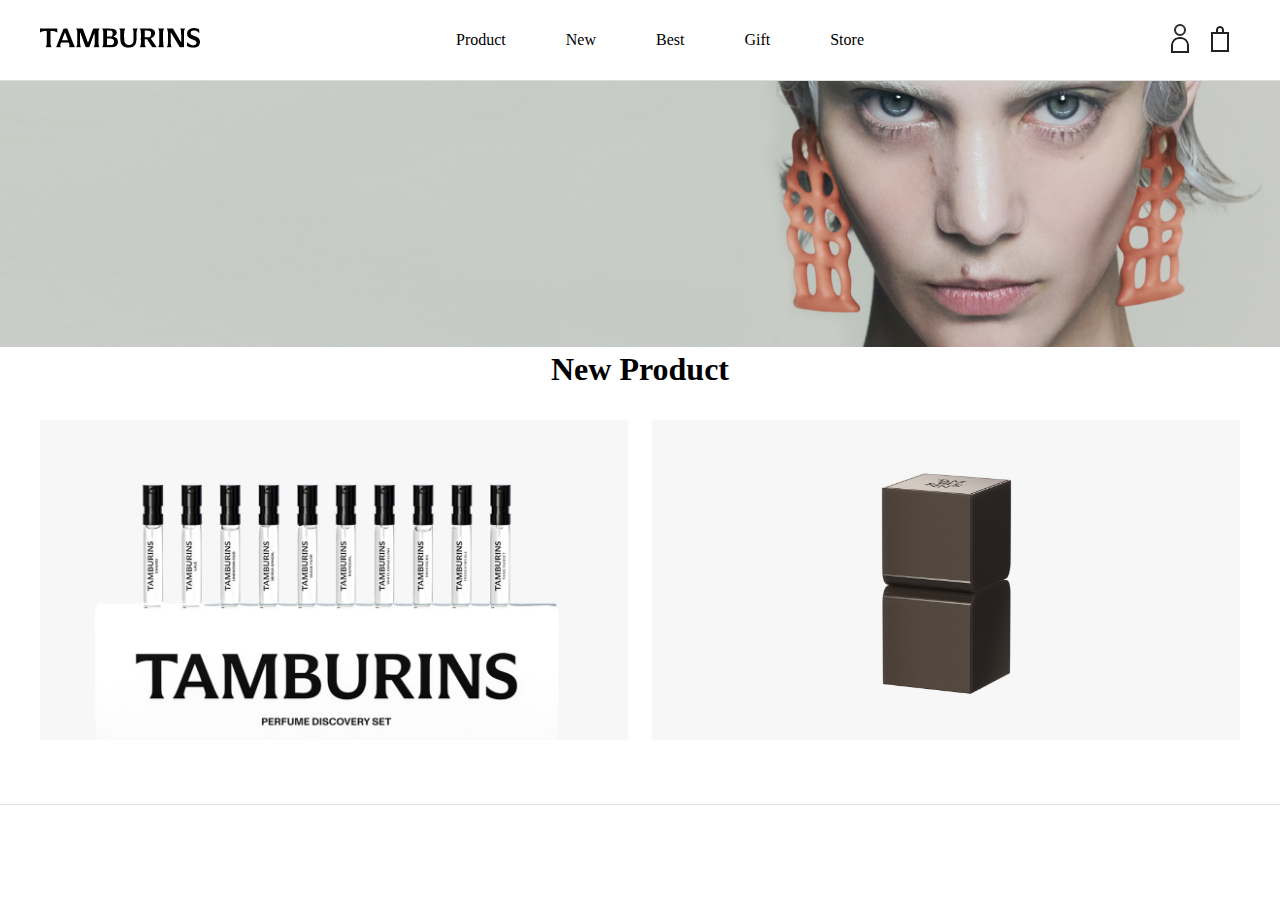
==== sub_01.html @ 51082031 "TEST" ====
<!DOCTYPE html>
<html lang="ko">
<head>
    <meta charset="UTF-8">
    <meta http-equiv="X-UA-Compatible" content="IE=edge">
    <meta name="viewport" content="width=device-width, initial-scale=1.0">
    <!-- v -->
    <!-- <link href="https://cdn.jsdelivr.net/npm/bootstrap@5.0.2/dist/css/bootstrap.min.css" rel="stylesheet" integrity="sha384-EVSTQN3/azprG1Anm3QDgpJLIm9Nao0Yz1ztcQTwFspd3yD65VohhpuuCOmLASjC" crossorigin="anonymous"> -->
    <link rel="stylesheet" href="./index.css">
    <script src="/index.js"></script>
    
    <script src="https://cdn.jsdelivr.net/npm/bootstrap@5.0.2/dist/js/bootstrap.bundle.min.js" integrity="sha384-MrcW6ZMFYlzcLA8Nl+NtUVF0sA7MsXsP1UyJoMp4YLEuNSfAP+JcXn/tWtIaxVXM" crossorigin="anonymous"></script>

    <title>Document</title>
</head>
<body>
    <!-- 헤더시작_공통 -->
<header class="header">
    <div class="wrap_header">
        <p class="logo" href="#">
            <a href="/index.html">
                <img src="./img/img_logo.png" alt="Brand Logo">
            </a>
        </p>
        <div class="hd_menu">
            <ul class="menu_list">
                <li>
                    <a href="#">Product</a>
                </li>
                <li>
                    <a href="#">New</a>
                </li>
                <li>
                    <a href="#">Best</a>
                </li>
                <li>
                    <a href="#">Gift</a>
                </li>
                <li>
                    <a href="#">Store</a>
                </li>
                <li>
                    <a href="#"></a>
                </li>
            </ul>
        </div>
        <ul class="menu_login">
            <li>
                <a href="">
                    <img src="/img/icon_login.png" alt="Login_button">
                </a>
            </li>
            <li>
                <a href="">
                    <img src="/img/icon_shoppingbag.png" alt="shopping_bag">
                </a>
            </li>
        </ul>
    </div>
</header>
    <!-- 헤더끝_공통 -->


<section class="sub_main">
    <div class="main_visual">
        <img src="/img/img_main.png" alt="main_visual_01">
    </div>
</section>
<section class="content content_01">
    <div class="wrap_content">
        <h2 class="content_title">New Product</h2>
        <div class="new_product">
            <a href="">
                <img src="/img/img_product_01.png" alt="New Product_01">
            </a>
            <a href="">
                <img src="/img/img_product_02.png" alt="New Product_01">
            </a>
        </div>
    </div>
</section>


    <!-- 푸터시작_공통 -->

<footer class="footer">

</footer>

    <!-- 푸터끝_공통 -->

    <script src="https://cdn.jsdelivr.net/npm/jquery@3.5.1/dist/jquery.slim.min.js" integrity="sha384-DfXdz2htPH0lsSSs5nCTpuj/zy4C+OGpamoFVy38MVBnE+IbbVYUew+OrCXaRkfj" crossorigin="anonymous"></script>
    <script src="https://cdn.jsdelivr.net/npm/bootstrap@4.6.2/dist/js/bootstrap.bundle.min.js" integrity="sha384-Fy6S3B9q64WdZWQUiU+q4/2Lc9npb8tCaSX9FK7E8HnRr0Jz8D6OP9dO5Vg3Q9ct" crossorigin="anonymous"></script>
</body>
</html>
---- index.css ----
* { 
    margin: 0px;
    padding: 0px;
    box-sizing: border-box;
}

ul, ol, li {
    list-style: none;
}

a {
    color:black;
    border: none;
    text-decoration: none;
}

button {
    background: none;
    border: none;
}
/* #####헤더영역##### */
.header {
    width: 100%;
    float: left;
    position: fixed;
    background: #fff;
    z-index: 999;;
    border-bottom: #ddd 1px solid;
}

.wrap_header {
    display: flex;
    justify-content: space-between;
    align-items: center;
    max-width: 1200px;
    height: 80px;
    margin: 0 auto;
    
}


.menu_list li{ 
        float: left;
        margin: 0 20px;
        text-align: center;
        box-sizing: border-box;
    }

.menu_list li a  {
    margin-left: 20px;
}

.menu_list li a:hover {
    font-weight: 900;
}

.menu_login li {
    float: left;
}


/* #####푸터영역##### */

.footer {
    width: 100%;
    border-top: 1px solid #ddd;
    padding: 24px 0;
}

.footer_wrap {
    max-width: 1200px;
    margin: 0 auto;
}

.footer_wrap {
    display: flex;
    justify-content: space-between;
}

.footer_wrap ul {
    display: inline-block;
    width: 86%;
}

.footer_wrap .footer_info a p {
    font-weight: 600;
    font-size: 13px;
    color: #222222;
}

.footer_wrap .footer_info li {
    float: left;
    font-size: 14px;
    color: #999999;
}

.footer_wrap .footer_info p {
    display: inline-block;
    font-size: 14px;
    color: #999999;
}



/* #####컨텐츠영역##### */


section{
    width: 100%;
}

section .wrap_content {
    width: 1200px;
    margin: 0 auto;
}

.wrap_content h2 {
    font-size: 32px;
    text-align: center;
    margin-bottom: 32px;
}

.main {
    padding: 80px 0 60px 0;
}

.main_visual {
    position: relative;
}

.main_visual img {
    width: 100%;
}

.main_visual_text {
    position: absolute;
    max-width: 1200px;
    top: 78px;
    left: 350px;
}

.main_visual #main_title {
    font-size: 64px;
    font-weight: 900;
    line-height: 1;
    margin-bottom: 32px;

}

.main_visual #main_text {
    font-size: 18px;
    font-weight: 500;
    color: #666;
    line-height: 1.5;
    margin-bottom: 32px;

}

.main_visual .main_button {
    display: inline-block;
    border: #222222 1px solid ;
    padding: 8px 32px 8px 28px;
}

.main_visual .main_button p { 
    font-weight: 400;
}

.main_visual .main_button p::after {
    content: '';
    width: 8px;
    height: 8px;
    border-top: 1px solid #222222;
    border-right: 1px solid #222222;
    display: inline-block;
    transform: rotate(45deg);
}

.main_visual .main_button:hover {
    background: #222222;
    color: #fff;
}

.main_visual .main_button:hover p::after {
    border-top: 1px solid #fff;
    border-right: 1px solid #fff;
}

.content {
    margin-bottom: 60px;
}

.content_01 .new_product {
    display: flex;
    justify-content: space-between;
}




.content_02 {
    display: inline-block;
}

.content_02 .best_product ul {
    display: flex;
    justify-content: space-between;
}

.content_02 .product_info {
    margin-top: 8px;
}

.content_02 .product_info p {
    font-weight: 900;
}

.content_02 .info {
    font-size: 14px;
    float: left;
    color: #999999;
}

.content_02 .price {
    font-size: 14px;
    float: right;
    font-weight: bold;
}


.content_03 {
    display: inline-block;
    width: 100%;
    background: #EEEDE5;
    padding: 60px 0;
}

.content_03 li div {
    float: left;
}

.content_03 .gift h2 {
    text-align: left;
} 

.content_03 .gift li {
    display: flex;
    justify-content: space-between;
}

.content_03 .gift_01_text { 
    width: 46%;
    word-break: keep-all;
    margin-left: 24px;
}

.content_03 .gift_01_text h3 {
    margin-bottom: 8px;
}

.content_03 .gift_01_text span {
    display: block;
    color: #999999;
    font-size: 16px;
    margin-bottom: 32px;
}

.content_03 .gift_01_text .gift_button{
    display: inline-block;
    border: #222222 1px solid ;
    padding: 8px 32px 8px 28px;
}

.content_03 .gift_01_text .gift_button p{
    font-weight: 400;
}

.content_03 .gift_01_text .gift_button p::after {
    content: '';
    width: 8px;
    height: 8px;
    border-top: 1px solid #222222;
    border-right: 1px solid #222222;
    display: inline-block;
    transform: rotate(45deg);
}

.content_03 .gift_01_text .gift_button:hover {
    background: #222222;
    color: #fff;
}

.content_03 .gift_01_text .gift_button:hover p::after {
    border-top: 1px solid #fff;
    border-right: 1px solid #fff;
}
.content_04 .insta ul {
    display: flex;
    justify-content: space-between;
}

.content_05 {
    display: inline-block;
}

.content_05 .store_list {
    width: 23.5%;
    float: left;
}

.content_05 .store_info { 
    
    padding: 16px 24px ;
    border-top: 1px solid #ddd;
    border-bottom: 1px solid #ddd;
    margin-bottom: 8px;
}

.content_05 .store_info h3{
    margin-bottom: 16px;
    font-size: 20px;
}

.content_05 .store_info p {
    color: #999999;
    font-size: 16px;
}

.content_05 iframe {
    display: inline-block;
    float: right;
}
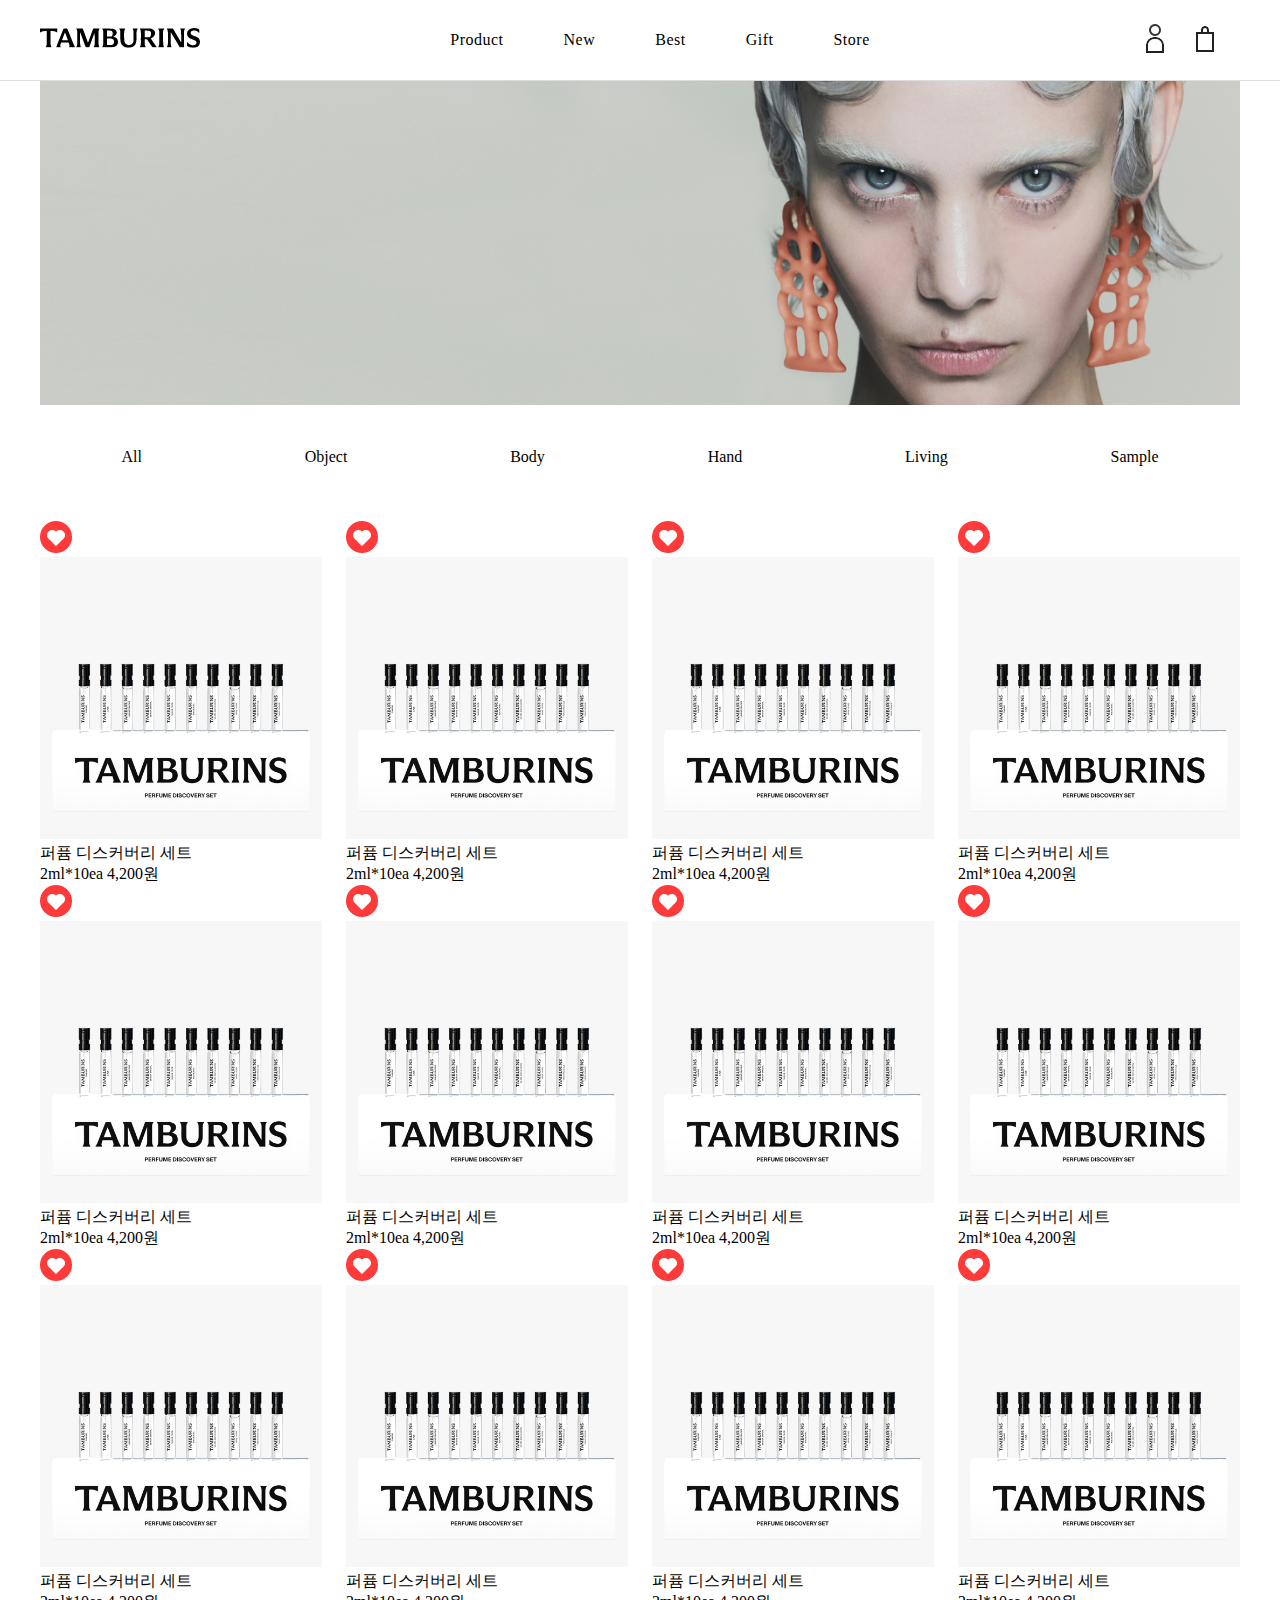
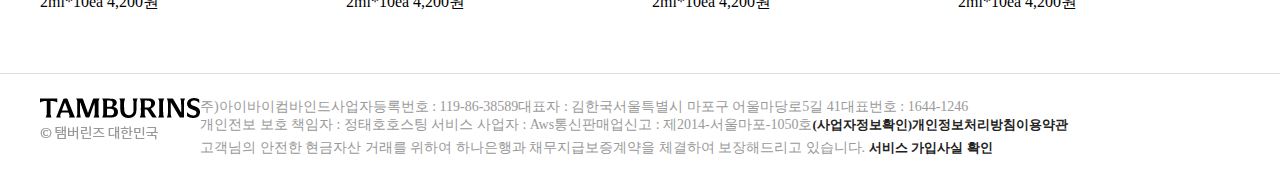
==== commit 3fce67f9: "TEST" ====
--- a/sub_01.html
+++ b/sub_01.html
@@ -6,7 +6,7 @@
     <meta name="viewport" content="width=device-width, initial-scale=1.0">
     <!-- v -->
     <!-- <link href="https://cdn.jsdelivr.net/npm/bootstrap@5.0.2/dist/css/bootstrap.min.css" rel="stylesheet" integrity="sha384-EVSTQN3/azprG1Anm3QDgpJLIm9Nao0Yz1ztcQTwFspd3yD65VohhpuuCOmLASjC" crossorigin="anonymous"> -->
-    <link rel="stylesheet" href="./index.css">
+    <link rel="stylesheet" href="./sub_01.css">
     <script src="/index.js"></script>
     
     <script src="https://cdn.jsdelivr.net/npm/bootstrap@5.0.2/dist/js/bootstrap.bundle.min.js" integrity="sha384-MrcW6ZMFYlzcLA8Nl+NtUVF0sA7MsXsP1UyJoMp4YLEuNSfAP+JcXn/tWtIaxVXM" crossorigin="anonymous"></script>
@@ -14,7 +14,7 @@
     <title>Document</title>
 </head>
 <body>
-    <!-- 헤더시작_공통 -->
+     <!-- 헤더시작_공통 -->
 <header class="header">
     <div class="wrap_header">
         <p class="logo" href="#">
@@ -25,7 +25,7 @@
         <div class="hd_menu">
             <ul class="menu_list">
                 <li>
-                    <a href="#">Product</a>
+                    <a href="/sub_01.html">Product</a>
                 </li>
                 <li>
                     <a href="#">New</a>
@@ -39,23 +39,22 @@
                 <li>
                     <a href="#">Store</a>
                 </li>
-                <li>
-                    <a href="#"></a>
-                </li>
-            </ul>
-        </div>
-        <ul class="menu_login">
-            <li>
-                <a href="">
-                    <img src="/img/icon_login.png" alt="Login_button">
-                </a>
-            </li>
-            <li>
-                <a href="">
-                    <img src="/img/icon_shoppingbag.png" alt="shopping_bag">
-                </a>
-            </li>
-        </ul>
+            </ul>
+        </div>
+        <div class="hd_login">
+            <ul class="menu_login">
+                <li>
+                    <a href="">
+                        <img src="/img/icon_login.png" alt="Login_button">
+                    </a>
+                </li>
+                <li>
+                    <a href="">
+                        <img src="/img/icon_shoppingbag.png" alt="shopping_bag">
+                    </a>
+                </li>
+            </ul>
+        </div>
     </div>
 </header>
     <!-- 헤더끝_공통 -->
@@ -66,25 +65,283 @@
         <img src="/img/img_main.png" alt="main_visual_01">
     </div>
 </section>
+<nav>
+    <div class="wrap_content">
+            <ul class="product_cate">
+                <li>
+                    <a href="#">
+                        <p>All</p>
+                    </a>
+                </li>
+                <li>
+                    <a href="#">
+                        <p>Object</p>
+                    </a>
+                </li>
+                <li>
+                    <a href="#">
+                        <p>Body</p>
+                    </a>
+                </li>
+                <li>
+                    <a href="#">
+                        <p>Hand</p>
+                    </a>
+                </li>
+                <li>
+                    <a href="#">
+                        <p>Living</p>
+                    </a>
+                </li>
+                <li>
+                    <a href="#">
+                        <p>Sample</p>
+                    </a>
+                </li>
+            </ul>
+    </div>
+</nav>
 <section class="content content_01">
     <div class="wrap_content">
-        <h2 class="content_title">New Product</h2>
-        <div class="new_product">
-            <a href="">
-                <img src="/img/img_product_01.png" alt="New Product_01">
+            <ul class="product_list">
+                <li>
+                    <div class="bp_img">
+                        <a href="/sub_01.html" class="product_hover">
+                            <img src="/img/icon_like_on.png">
+                        </a>
+                        <div href="">
+                            <img src="/img/img_best_product_01.png" alt="best Product_01">
+                        </div>
+                    </div>
+                    <div class="product_info">
+                        <p>퍼퓸 디스커버리 세트</p>
+                        <span class="info">2ml*10ea</span>
+                        <span class="price">4,200원</span>
+                    </div>
+                </li>
+                <li>
+                    <div class="bp_img">
+                        <a href="/sub_01.html" class="product_hover">
+                            <img src="/img/icon_like_on.png">
+                        </a>
+                        <div href="">
+                            <img src="/img/img_best_product_01.png" alt="best Product_01">
+                        </div>
+                    </div>
+                    <div class="product_info">
+                        <p>퍼퓸 디스커버리 세트</p>
+                        <span class="info">2ml*10ea</span>
+                        <span class="price">4,200원</span>
+                    </div>
+                </li>
+                <li>
+                    <div class="bp_img">
+                        <a href="/sub_01.html" class="product_hover">
+                            <img src="/img/icon_like_on.png">
+                        </a>
+                        <div href="">
+                            <img src="/img/img_best_product_01.png" alt="best Product_01">
+                        </div>
+                    </div>
+                    <div class="product_info">
+                        <p>퍼퓸 디스커버리 세트</p>
+                        <span class="info">2ml*10ea</span>
+                        <span class="price">4,200원</span>
+                    </div>
+                </li>
+                <li>
+                    <div class="bp_img">
+                        <a href="/sub_01.html" class="product_hover">
+                            <img src="/img/icon_like_on.png">
+                        </a>
+                        <div href="">
+                            <img src="/img/img_best_product_01.png" alt="best Product_01">
+                        </div>
+                    </div>
+                    <div class="product_info">
+                        <p>퍼퓸 디스커버리 세트</p>
+                        <span class="info">2ml*10ea</span>
+                        <span class="price">4,200원</span>
+                    </div>
+                </li>
+                <li>
+                    <div class="bp_img">
+                        <a href="/sub_01.html" class="product_hover">
+                            <img src="/img/icon_like_on.png">
+                        </a>
+                        <div href="">
+                            <img src="/img/img_best_product_01.png" alt="best Product_01">
+                        </div>
+                    </div>
+                    <div class="product_info">
+                        <p>퍼퓸 디스커버리 세트</p>
+                        <span class="info">2ml*10ea</span>
+                        <span class="price">4,200원</span>
+                    </div>
+                </li>
+                <li>
+                    <div class="bp_img">
+                        <a href="/sub_01.html" class="product_hover">
+                            <img src="/img/icon_like_on.png">
+                        </a>
+                        <div href="">
+                            <img src="/img/img_best_product_01.png" alt="best Product_01">
+                        </div>
+                    </div>
+                    <div class="product_info">
+                        <p>퍼퓸 디스커버리 세트</p>
+                        <span class="info">2ml*10ea</span>
+                        <span class="price">4,200원</span>
+                    </div>
+                </li>
+                <li>
+                    <div class="bp_img">
+                        <a href="/sub_01.html" class="product_hover">
+                            <img src="/img/icon_like_on.png">
+                        </a>
+                        <div href="">
+                            <img src="/img/img_best_product_01.png" alt="best Product_01">
+                        </div>
+                    </div>
+                    <div class="product_info">
+                        <p>퍼퓸 디스커버리 세트</p>
+                        <span class="info">2ml*10ea</span>
+                        <span class="price">4,200원</span>
+                    </div>
+                </li>
+                <li>
+                    <div class="bp_img">
+                        <a href="/sub_01.html" class="product_hover">
+                            <img src="/img/icon_like_on.png">
+                        </a>
+                        <div href="">
+                            <img src="/img/img_best_product_01.png" alt="best Product_01">
+                        </div>
+                    </div>
+                    <div class="product_info">
+                        <p>퍼퓸 디스커버리 세트</p>
+                        <span class="info">2ml*10ea</span>
+                        <span class="price">4,200원</span>
+                    </div>
+                </li>
+                <li>
+                    <div class="bp_img">
+                        <a href="/sub_01.html" class="product_hover">
+                            <img src="/img/icon_like_on.png">
+                        </a>
+                        <div href="">
+                            <img src="/img/img_best_product_01.png" alt="best Product_01">
+                        </div>
+                    </div>
+                    <div class="product_info">
+                        <p>퍼퓸 디스커버리 세트</p>
+                        <span class="info">2ml*10ea</span>
+                        <span class="price">4,200원</span>
+                    </div>
+                </li>
+                <li>
+                    <div class="bp_img">
+                        <a href="/sub_01.html" class="product_hover">
+                            <img src="/img/icon_like_on.png">
+                        </a>
+                        <div href="">
+                            <img src="/img/img_best_product_01.png" alt="best Product_01">
+                        </div>
+                    </div>
+                    <div class="product_info">
+                        <p>퍼퓸 디스커버리 세트</p>
+                        <span class="info">2ml*10ea</span>
+                        <span class="price">4,200원</span>
+                    </div>
+                </li>
+                <li>
+                    <div class="bp_img">
+                        <a href="/sub_01.html" class="product_hover">
+                            <img src="/img/icon_like_on.png">
+                        </a>
+                        <div href="">
+                            <img src="/img/img_best_product_01.png" alt="best Product_01">
+                        </div>
+                    </div>
+                    <div class="product_info">
+                        <p>퍼퓸 디스커버리 세트</p>
+                        <span class="info">2ml*10ea</span>
+                        <span class="price">4,200원</span>
+                    </div>
+                </li>
+                <li>
+                    <div class="bp_img">
+                        <a href="/sub_01.html" class="product_hover">
+                            <img src="/img/icon_like_on.png">
+                        </a>
+                        <div href="">
+                            <img src="/img/img_best_product_01.png" alt="best Product_01">
+                        </div>
+                    </div>
+                    <div class="product_info">
+                        <p>퍼퓸 디스커버리 세트</p>
+                        <span class="info">2ml*10ea</span>
+                        <span class="price">4,200원</span>
+                    </div>
+                </li>
+            </ul>
+        </div>
+</section>
+
+
+    <!-- 푸터시작_공통 -->
+
+<footer class="footer">
+    <div class="footer_wrap">
+        <div class="footer_logo">
+            <a href="/index.html">
+                <img src="/img/logo_footer.png" alt="logo">
             </a>
-            <a href="">
-                <img src="/img/img_product_02.png" alt="New Product_01">
-            </a>
-        </div>
+        </div>
+        <div class="footer_info">
+            <ul>
+                <li>
+                    <p>주&#41;아이바이컴바인드</p>
+                </li>
+                <li>
+                    <p>사업자등록번호 : 119-86-38589</p>
+                </li>
+                <li>
+                    <p>대표자 : 김한국</p>
+                </li>
+                <li>
+                    <p>서울특별시 마포구 어울마당로5길 41</p>
+                </li>
+                <li>
+                    <p>대표번호 : 1644-1246</p>
+                </li>
+                <li>
+                    <p>개인전보 보호 책임자 : 정태호</p>
+                </li>
+                <li>
+                    <p>호스팅 서비스 사업자 : Aws</p>
+                </li>
+                <li>
+                    <p>통신판매업신고 : 제2014-서울마포-1050호</p>
+                <li>
+                    <a href="#"><p>&#40;사업자정보확인&#41;</p></a>
+                </li>
+                <li>
+                    <a href="#"><p>개인정보처리방침</p></a>
+                </li>
+                <li>
+                    <a href="#"><p>이용약관</p></a>
+                </li>
+            </ul>
+            <div>
+                <p>고객님의 안전한 현금자산 거래를 위하여 하나은행과 채무지급보증계약을 체결하여 보장해드리고 있습니다.</p>
+                <a href="#">
+                    <p>서비스 가입사실 확인</p>
+                </a>
+            </div>
+        </div>
+        
     </div>
-</section>
-
-
-    <!-- 푸터시작_공통 -->
-
-<footer class="footer">
-
 </footer>
 
     <!-- 푸터끝_공통 -->
--- a/sub_01.css
+++ b/sub_01.css
@@ -0,0 +1,241 @@
+* { 
+    margin: 0px;
+    padding: 0px;
+    box-sizing: border-box;
+}
+
+ul, ol, li {
+    list-style: none;
+}
+
+a {
+    color:black;
+    border: none;
+    text-decoration: none;
+}
+
+button {
+    background: none;
+    border: none;
+}
+/* #####헤더영역##### */
+.header {
+    width: 100%;
+    position: fixed;
+    background: #fff;
+    z-index: 999;;
+    border-bottom: #ddd 1px solid;
+}
+
+.wrap_header {
+    display: flex;
+    justify-content: space-between;
+    align-items: center;
+    max-width: 1200px;
+    margin: 0 auto; 
+    height: 80px;
+}
+
+.hd_menu {
+    display: flex;
+    justify-content: center;
+    align-items: center;
+    width:50%;
+    height:100%;
+}
+
+.menu_list {
+    display: flex;
+    justify-content: center;
+    align-items: center;
+}
+
+.menu_list li{ 
+    /* float: left; */
+    margin: 0 20px;
+    padding:10px;
+    /* text-align: center; */
+    list-style: none;
+}
+
+.menu_list li a  {
+    letter-spacing: 0.5px;
+}
+
+.menu_list li a:link, .menu_list li a:visited, .menu_login li a:link, .menu_login li a:visited{
+    text-decoration: none;
+    color: #000;
+}
+
+.menu_list li:hover a {
+    font-weight: 900;
+    text-decoration: none;
+    letter-spacing: 0;
+}
+
+.hd_login {
+    display: flex;
+    justify-content: center;
+    align-items: center;
+    width:10%;
+    height:100%;
+}
+
+.menu_login {
+    display: flex;
+    justify-content: center;
+    align-items: center;
+}
+.menu_login li {
+    list-style: none;
+    padding: 5px;
+}
+.menu_login li a { 
+    letter-spacing: 1px;
+}
+
+
+/* #####푸터영역##### */
+
+.footer {
+    width: 100%;
+    border-top: 1px solid #ddd;
+    padding: 24px 0;
+}
+
+.footer_wrap {
+    max-width: 1200px;
+    margin: 0 auto;
+}
+
+.footer_wrap {
+    display: flex;
+    justify-content: space-between;
+}
+
+.footer_wrap ul {
+    display: inline-block;
+    width: 86%;
+}
+
+.footer_wrap .footer_info a p {
+    font-weight: 600;
+    font-size: 13px;
+    color: #222222;
+}
+
+.footer_wrap .footer_info li {
+    float: left;
+    font-size: 14px;
+    color: #999999;
+}
+
+.footer_wrap .footer_info p {
+    display: inline-block;
+    font-size: 14px;
+    color: #999999;
+}
+
+
+
+/* #####공통##### */
+
+
+
+
+/* #####컨텐츠영역##### */
+
+
+section{
+    width: 100%;
+}
+
+section .wrap_content {
+    width: 1200px;
+    margin: 0 auto;
+}
+
+.wrap_content h2 {
+    font-size: 32px;
+    text-align: center;
+    margin-bottom: 32px;
+}
+
+.sub_main {
+    display: flex;
+    justify-content: center;
+    padding: 80px 0 24px 0;
+}
+
+.main_visual {
+    position: relative;
+}
+
+.main_visual img {
+    max-width: 1200px;
+}
+
+.product_cate {
+    display: flex;
+    justify-content: center;
+    align-items: center;
+}
+
+nav .wrap_content { 
+    max-width: 1200px;
+    margin: 0 auto 40px;
+    display: flex;
+    justify-content: center;
+    align-items: center;
+}
+
+nav .wrap_content ul { 
+    display: flex;
+    justify-content: space-around;
+    width: 100%;
+    height: 48px;
+}
+
+nav .warp_content {
+    display: flex;
+    justify-content: center;
+    align-items: center;
+    width:50%;
+    height:100%;
+}
+
+.prodict_cate {
+    display: flex;
+    justify-content: center;
+    align-items: center;
+}
+
+.product_cate li{ 
+    /* float: left; */
+    margin: 0 20px;
+    padding:10px;
+    /* text-align: center; */
+    list-style: none;
+}
+
+.prodict_cate li a  {
+    letter-spacing: 0.5px;
+}
+
+.product_cate li:hover a {
+    font-weight: 900;
+    text-decoration: none;
+    letter-spacing: 0;
+}
+
+.content {
+    margin-bottom: 60px;
+}
+
+
+.content_01 .product_list {
+    display: flex;
+    justify-content: space-between;
+    flex-wrap: wrap;
+}
+
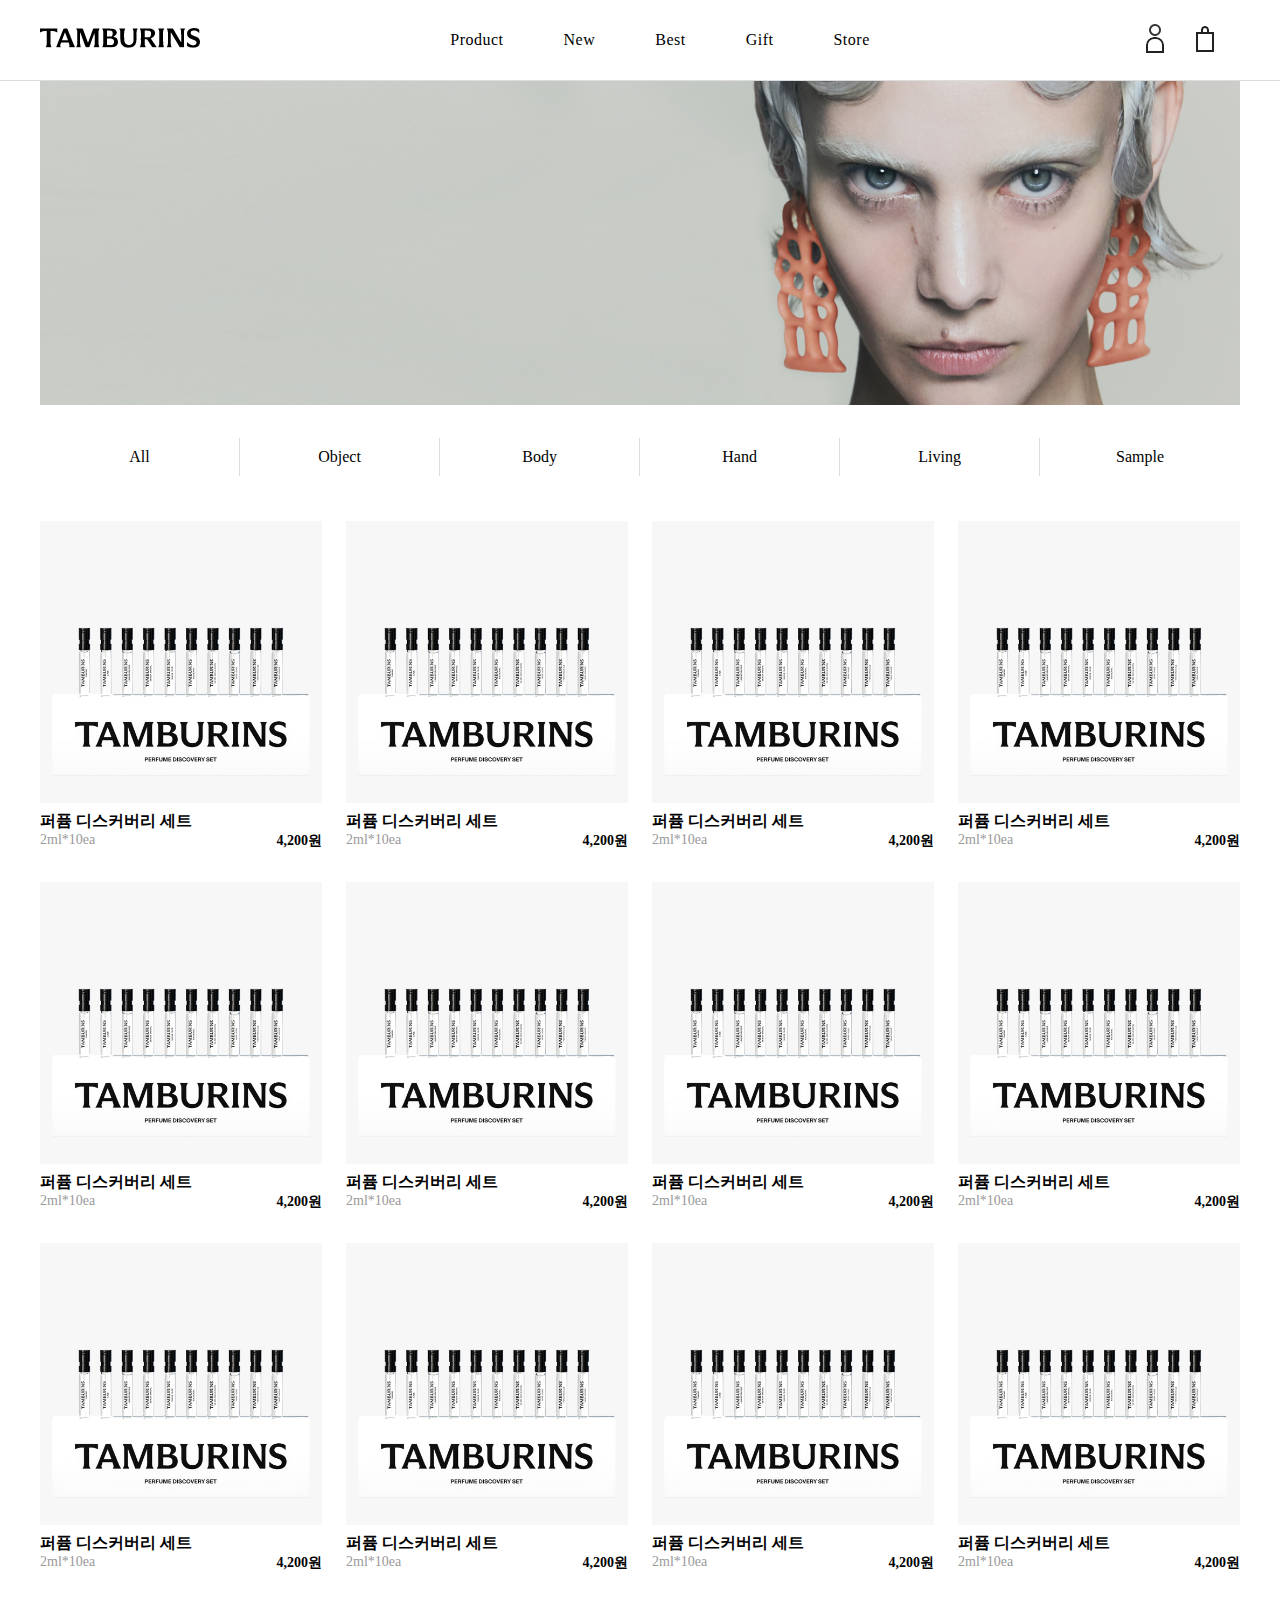
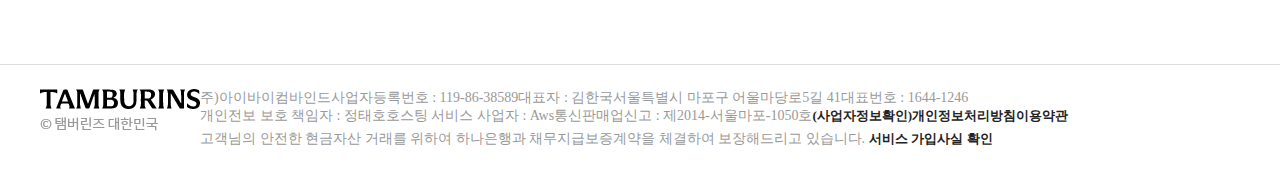
==== commit ffbb7e88: ":TEXT" ====
--- a/sub_01.html
+++ b/sub_01.html
@@ -4,8 +4,6 @@
     <meta charset="UTF-8">
     <meta http-equiv="X-UA-Compatible" content="IE=edge">
     <meta name="viewport" content="width=device-width, initial-scale=1.0">
-    <!-- v -->
-    <!-- <link href="https://cdn.jsdelivr.net/npm/bootstrap@5.0.2/dist/css/bootstrap.min.css" rel="stylesheet" integrity="sha384-EVSTQN3/azprG1Anm3QDgpJLIm9Nao0Yz1ztcQTwFspd3yD65VohhpuuCOmLASjC" crossorigin="anonymous"> -->
     <link rel="stylesheet" href="./sub_01.css">
     <script src="/index.js"></script>
     
@@ -37,7 +35,7 @@
                     <a href="#">Gift</a>
                 </li>
                 <li>
-                    <a href="#">Store</a>
+                    <a href="/sub_02.html">Store</a>
                 </li>
             </ul>
         </div>
@@ -106,112 +104,112 @@
             <ul class="product_list">
                 <li>
                     <div class="bp_img">
-                        <a href="/sub_01.html" class="product_hover">
-                            <img src="/img/icon_like_on.png">
-                        </a>
-                        <div href="">
-                            <img src="/img/img_best_product_01.png" alt="best Product_01">
-                        </div>
-                    </div>
-                    <div class="product_info">
-                        <p>퍼퓸 디스커버리 세트</p>
-                        <span class="info">2ml*10ea</span>
-                        <span class="price">4,200원</span>
-                    </div>
-                </li>
-                <li>
-                    <div class="bp_img">
-                        <a href="/sub_01.html" class="product_hover">
-                            <img src="/img/icon_like_on.png">
-                        </a>
-                        <div href="">
-                            <img src="/img/img_best_product_01.png" alt="best Product_01">
-                        </div>
-                    </div>
-                    <div class="product_info">
-                        <p>퍼퓸 디스커버리 세트</p>
-                        <span class="info">2ml*10ea</span>
-                        <span class="price">4,200원</span>
-                    </div>
-                </li>
-                <li>
-                    <div class="bp_img">
-                        <a href="/sub_01.html" class="product_hover">
-                            <img src="/img/icon_like_on.png">
-                        </a>
-                        <div href="">
-                            <img src="/img/img_best_product_01.png" alt="best Product_01">
-                        </div>
-                    </div>
-                    <div class="product_info">
-                        <p>퍼퓸 디스커버리 세트</p>
-                        <span class="info">2ml*10ea</span>
-                        <span class="price">4,200원</span>
-                    </div>
-                </li>
-                <li>
-                    <div class="bp_img">
-                        <a href="/sub_01.html" class="product_hover">
-                            <img src="/img/icon_like_on.png">
-                        </a>
-                        <div href="">
-                            <img src="/img/img_best_product_01.png" alt="best Product_01">
-                        </div>
-                    </div>
-                    <div class="product_info">
-                        <p>퍼퓸 디스커버리 세트</p>
-                        <span class="info">2ml*10ea</span>
-                        <span class="price">4,200원</span>
-                    </div>
-                </li>
-                <li>
-                    <div class="bp_img">
-                        <a href="/sub_01.html" class="product_hover">
-                            <img src="/img/icon_like_on.png">
-                        </a>
-                        <div href="">
-                            <img src="/img/img_best_product_01.png" alt="best Product_01">
-                        </div>
-                    </div>
-                    <div class="product_info">
-                        <p>퍼퓸 디스커버리 세트</p>
-                        <span class="info">2ml*10ea</span>
-                        <span class="price">4,200원</span>
-                    </div>
-                </li>
-                <li>
-                    <div class="bp_img">
-                        <a href="/sub_01.html" class="product_hover">
-                            <img src="/img/icon_like_on.png">
-                        </a>
-                        <div href="">
-                            <img src="/img/img_best_product_01.png" alt="best Product_01">
-                        </div>
-                    </div>
-                    <div class="product_info">
-                        <p>퍼퓸 디스커버리 세트</p>
-                        <span class="info">2ml*10ea</span>
-                        <span class="price">4,200원</span>
-                    </div>
-                </li>
-                <li>
-                    <div class="bp_img">
-                        <a href="/sub_01.html" class="product_hover">
-                            <img src="/img/icon_like_on.png">
-                        </a>
-                        <div href="">
-                            <img src="/img/img_best_product_01.png" alt="best Product_01">
-                        </div>
-                    </div>
-                    <div class="product_info">
-                        <p>퍼퓸 디스커버리 세트</p>
-                        <span class="info">2ml*10ea</span>
-                        <span class="price">4,200원</span>
-                    </div>
-                </li>
-                <li>
-                    <div class="bp_img">
-                        <a href="/sub_01.html" class="product_hover">
+                        <a href="/sub_02.html" class="product_hover">
+                            <img src="/img/icon_like_on.png">
+                        </a>
+                        <div href="">
+                            <img src="/img/img_best_product_01.png" alt="best Product_01">
+                        </div>
+                    </div>
+                    <div class="product_info">
+                        <p>퍼퓸 디스커버리 세트</p>
+                        <span class="info">2ml*10ea</span>
+                        <span class="price">4,200원</span>
+                    </div>
+                </li>
+                <li>
+                    <div class="bp_img">
+                        <a href="/sub_02.html" class="product_hover">
+                            <img src="/img/icon_like_on.png">
+                        </a>
+                        <div href="">
+                            <img src="/img/img_best_product_01.png" alt="best Product_01">
+                        </div>
+                    </div>
+                    <div class="product_info">
+                        <p>퍼퓸 디스커버리 세트</p>
+                        <span class="info">2ml*10ea</span>
+                        <span class="price">4,200원</span>
+                    </div>
+                </li>
+                <li>
+                    <div class="bp_img">
+                        <a href="/sub_02.html" class="product_hover">
+                            <img src="/img/icon_like_on.png">
+                        </a>
+                        <div href="">
+                            <img src="/img/img_best_product_01.png" alt="best Product_01">
+                        </div>
+                    </div>
+                    <div class="product_info">
+                        <p>퍼퓸 디스커버리 세트</p>
+                        <span class="info">2ml*10ea</span>
+                        <span class="price">4,200원</span>
+                    </div>
+                </li>
+                <li>
+                    <div class="bp_img">
+                        <a href="/sub_02.html" class="product_hover">
+                            <img src="/img/icon_like_on.png">
+                        </a>
+                        <div href="">
+                            <img src="/img/img_best_product_01.png" alt="best Product_01">
+                        </div>
+                    </div>
+                    <div class="product_info">
+                        <p>퍼퓸 디스커버리 세트</p>
+                        <span class="info">2ml*10ea</span>
+                        <span class="price">4,200원</span>
+                    </div>
+                </li>
+                <li>
+                    <div class="bp_img">
+                        <a href="/sub_02.html" class="product_hover">
+                            <img src="/img/icon_like_on.png">
+                        </a>
+                        <div href="">
+                            <img src="/img/img_best_product_01.png" alt="best Product_01">
+                        </div>
+                    </div>
+                    <div class="product_info">
+                        <p>퍼퓸 디스커버리 세트</p>
+                        <span class="info">2ml*10ea</span>
+                        <span class="price">4,200원</span>
+                    </div>
+                </li>
+                <li>
+                    <div class="bp_img">
+                        <a href="/sub_02.html" class="product_hover">
+                            <img src="/img/icon_like_on.png">
+                        </a>
+                        <div href="">
+                            <img src="/img/img_best_product_01.png" alt="best Product_01">
+                        </div>
+                    </div>
+                    <div class="product_info">
+                        <p>퍼퓸 디스커버리 세트</p>
+                        <span class="info">2ml*10ea</span>
+                        <span class="price">4,200원</span>
+                    </div>
+                </li>
+                <li>
+                    <div class="bp_img">
+                        <a href="/sub_02.html" class="product_hover">
+                            <img src="/img/icon_like_on.png">
+                        </a>
+                        <div href="">
+                            <img src="/img/img_best_product_01.png" alt="best Product_01">
+                        </div>
+                    </div>
+                    <div class="product_info">
+                        <p>퍼퓸 디스커버리 세트</p>
+                        <span class="info">2ml*10ea</span>
+                        <span class="price">4,200원</span>
+                    </div>
+                </li>
+                <li>
+                    <div class="bp_img">
+                        <a href="/sub_02.html" class="product_hover">
                             <img src="/img/icon_like_on.png">
                         </a>
                         <div href="">
--- a/sub_01.css
+++ b/sub_01.css
@@ -137,12 +137,6 @@
 }
 
 
-
-/* #####공통##### */
-
-
-
-
 /* #####컨텐츠영역##### */
 
 
@@ -211,12 +205,21 @@
 }
 
 .product_cate li{ 
-    /* float: left; */
-    margin: 0 20px;
+    width: 20%;
     padding:10px;
-    /* text-align: center; */
-    list-style: none;
-}
+    text-align: center;
+    list-style: none;
+}
+
+.product_cate li {
+    border-right: 1px solid #ddd;
+    content: "";
+}
+
+.product_cate li:last-child {
+    border: none;
+}
+
 
 .prodict_cate li a  {
     letter-spacing: 0.5px;
@@ -232,6 +235,53 @@
     margin-bottom: 60px;
 }
 
+.content_01 .bp_img {
+    position: relative;
+    line-height: 0;
+}
+
+.content_01 .bp_img .product_hover {
+    display: none;
+    position: absolute;
+    width: 100%;
+    height: 100%;
+    background-color: #22222280 ;
+}
+
+.content_01 .product_hover img {
+    position: absolute;
+    right: 4%;
+    top: 4%;
+}
+
+.content_01 .bp_img:hover .product_hover{
+    display: block;
+}
+
+.content_01 .product_info p {
+    font-weight: 900;
+}
+
+.content_01 .product_info {
+    margin-top: 8px;
+}
+
+.content_01 .product_info p {
+    font-weight: 900;
+}
+
+.content_01 .info {
+    font-size: 14px;
+    float: left;
+    color: #999999;
+}
+
+.content_01 .price {
+    font-size: 14px;
+    float: right;
+    font-weight: bold;
+}
+
 
 .content_01 .product_list {
     display: flex;
@@ -239,3 +289,7 @@
     flex-wrap: wrap;
 }
 
+.content_01 .product_list li {
+    margin-bottom: 32px;
+}
+
